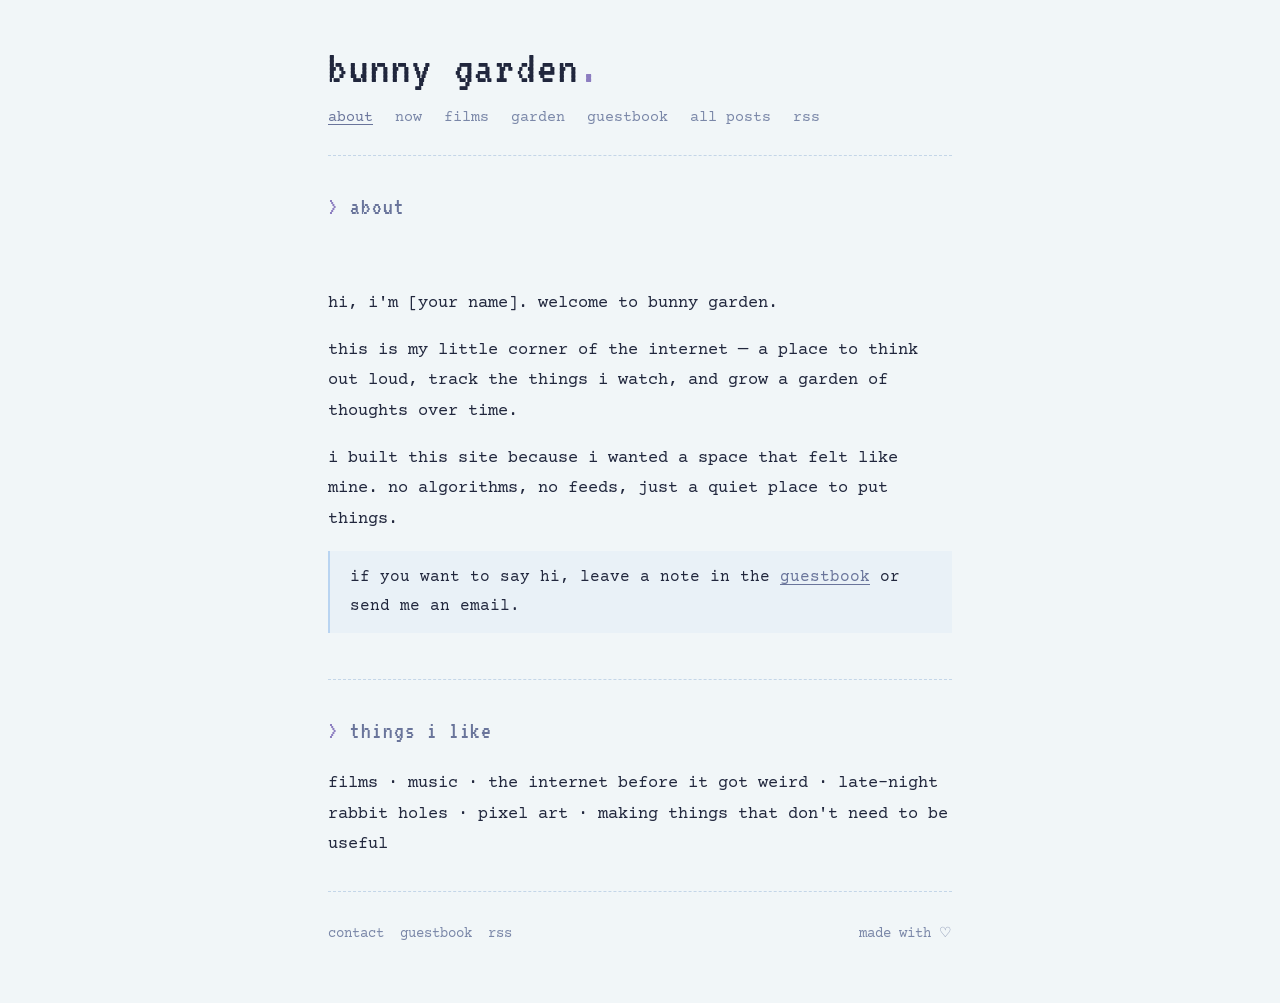
==== about.html @ 1bfede00 "Add files via upload" ====
<!DOCTYPE html>
<html lang="en">
<head>
  <meta charset="UTF-8">
  <meta name="viewport" content="width=device-width, initial-scale=1.0">
  <title>about – bunny garden</title>
  <link rel="preconnect" href="https://fonts.googleapis.com">
  <link rel="preconnect" href="https://fonts.gstatic.com" crossorigin>
  <link href="https://fonts.googleapis.com/css2?family=VT323&family=Courier+Prime:ital,wght@0,400;0,700;1,400&display=swap" rel="stylesheet">
  <style>
    :root {
      --bg: #f1f6f8; --dark: #21273d; --slate: #6a759b; --blue: #b9d4f1;
      --blue-dim: rgba(185,212,241,0.15); --purple: #8c7dc0; --muted: #7a87a8; --border: #c4d6e8;
    }
    *, *::before, *::after { margin: 0; padding: 0; box-sizing: border-box; }
    body { background: var(--bg); color: var(--dark); font-family: 'Courier Prime', 'Courier New', monospace; font-size: 17px; line-height: 1.8; }
    .page { max-width: 680px; margin: 0 auto; padding: 0 1.75rem; }
    a { color: var(--slate); text-underline-offset: 3px; }
    a:hover { color: var(--dark); }
    header { padding: 2.75rem 0 1.5rem; }
    .site-title { font-family: 'VT323', monospace; font-size: 3rem; color: var(--dark); letter-spacing: 0.04em; line-height: 1; }
    .site-title a { text-decoration: none; color: inherit; }
    .dot { color: var(--purple); }
    nav { margin-top: 0.75rem; display: flex; flex-wrap: wrap; column-gap: 1.375rem; }
    nav a { font-size: 0.9375rem; color: var(--muted); text-decoration: none; }
    nav a:hover { color: var(--dark); text-decoration: underline; }
    nav a.active { color: var(--slate); text-decoration: underline; }
    .rule { border: none; border-top: 1px dashed var(--border); margin: 0; }
    .section { padding: 1.875rem 0; }
    .section-label { font-family: 'VT323', monospace; font-size: 1.5rem; color: var(--slate); letter-spacing: 0.04em; }
    .section-label::before { content: '> '; color: var(--purple); }
    footer { padding: 1.875rem 0 3.5rem; font-size: 0.875rem; color: var(--muted); display: flex; justify-content: space-between; flex-wrap: wrap; gap: 0.5rem; }
    .footer-links { display: flex; gap: 1rem; }
    footer a { color: var(--muted); text-decoration: none; }
    footer a:hover { color: var(--dark); }
    .content p { margin-bottom: 1rem; }
    .content p:last-child { margin-bottom: 0; }
    .note { border-left: 2px solid var(--blue); padding: 0.75rem 1.25rem; background: var(--blue-dim); font-size: 1rem; margin: 1rem 0; }
    @media (max-width: 500px) { .site-title { font-size: 2.25rem; } }
  </style>
</head>
<body>
  <div class="page">
    <header>
      <div class="site-title"><a href="index.html">bunny garden<span class="dot">.</span></a></div>
      <nav>
        <a href="about.html" class="active">about</a>
        <a href="now.html">now</a>
        <a href="films.html">films</a>
        <a href="garden.html">garden</a>
        <a href="guestbook.html">guestbook</a>
        <a href="archive.html">all posts</a>
        <a href="feed.xml">rss</a>
      </nav>
    </header>

    <hr class="rule">

    <div class="section">
      <span class="section-label">about</span>
    </div>

    <div class="section content">
      <p>hi, i'm [your name]. welcome to bunny garden.</p>

      <p>this is my little corner of the internet — a place to think out loud, track the things i watch, and grow a garden of thoughts over time.</p>

      <p>i built this site because i wanted a space that felt like mine. no algorithms, no feeds, just a quiet place to put things.</p>

      <div class="note">
        <p>if you want to say hi, leave a note in the <a href="guestbook.html">guestbook</a> or send me an email.</p>
      </div>
    </div>

    <hr class="rule">

    <div class="section">
      <span class="section-label">things i like</span>
      <div class="content" style="margin-top: 1rem;">
        <p>films · music · the internet before it got weird · late-night rabbit holes · pixel art · making things that don't need to be useful</p>
      </div>
    </div>

    <hr class="rule">

    <footer>
      <div class="footer-links">
        <a href="mailto:you@email.com">contact</a>
        <a href="guestbook.html">guestbook</a>
        <a href="feed.xml">rss</a>
      </div>
      <span>made with &#9825;</span>
    </footer>
  </div>
</body>
</html>
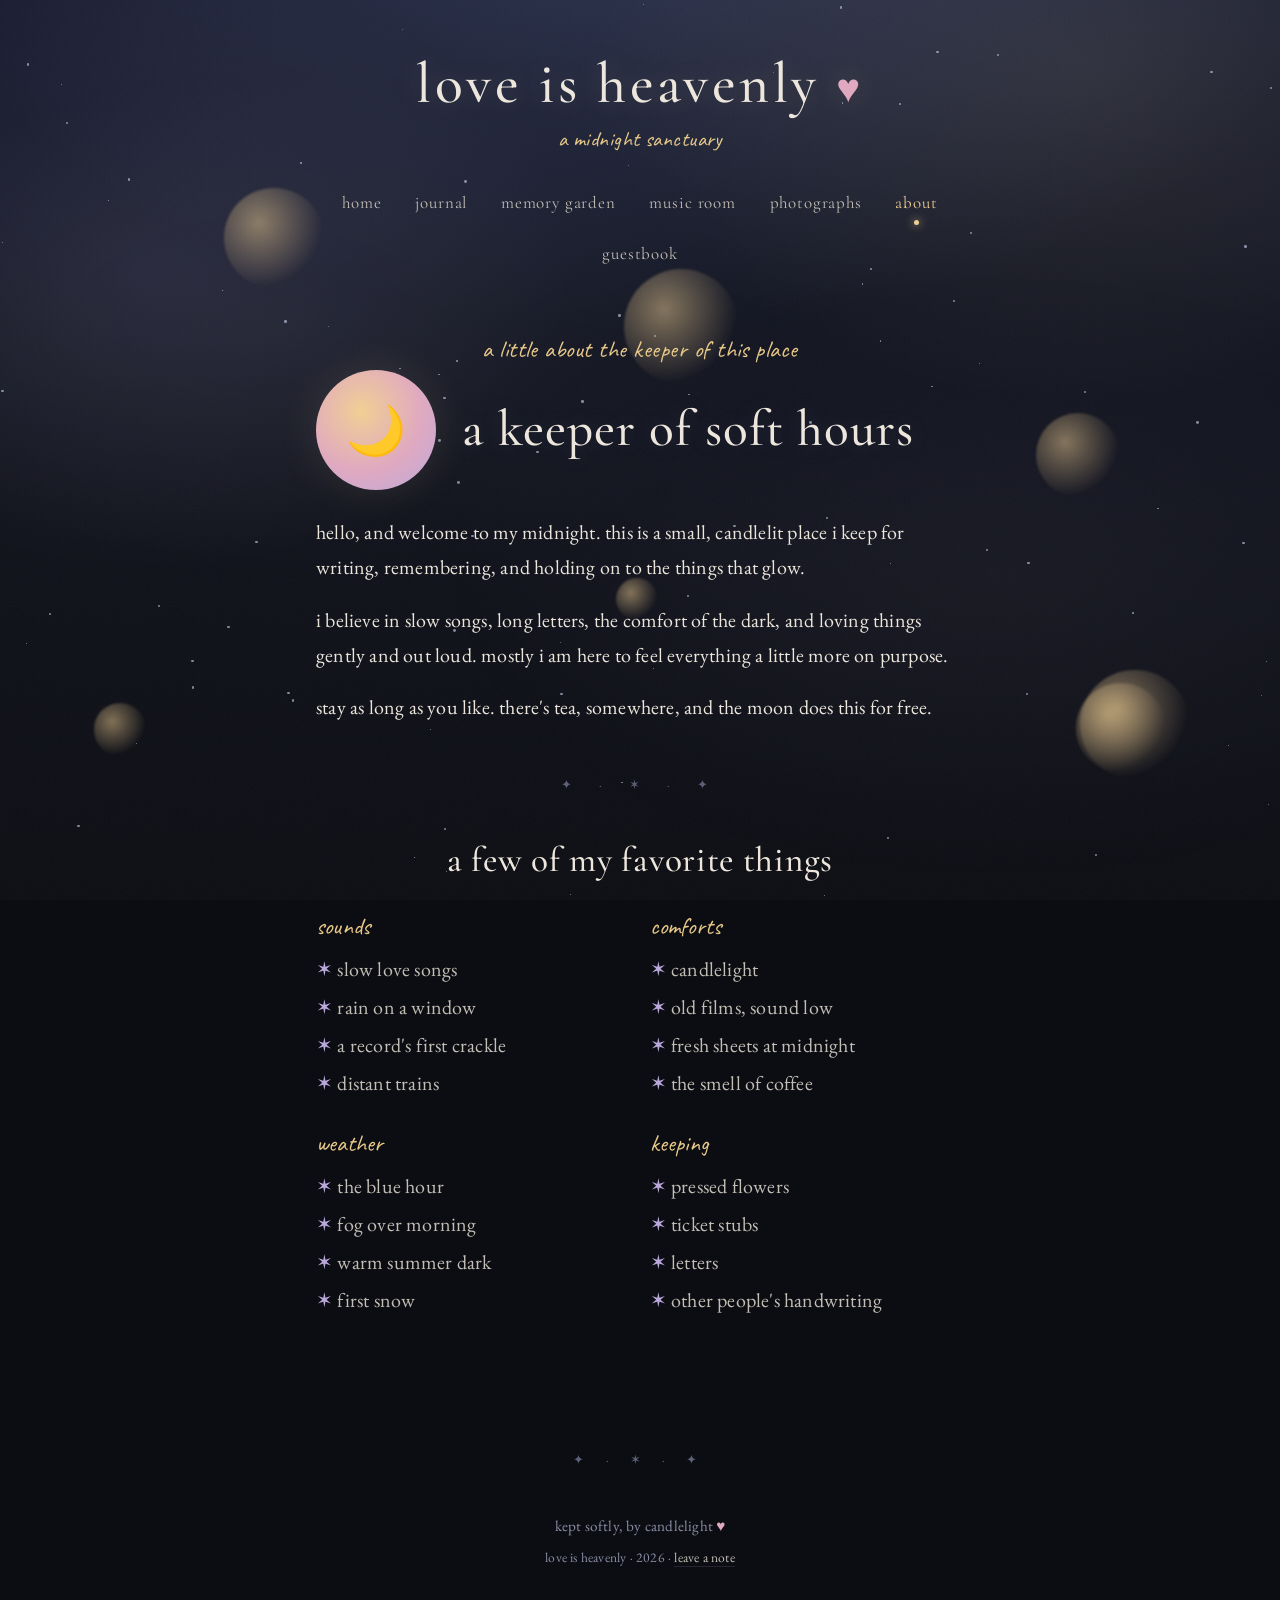
==== commit 43101f4f: "Build 'love is heavenly' — a candlelit midnight sanctuary Redesign the site into a cozy, dreamlike p" ====
--- a/about.html
+++ b/about.html
@@ -3,94 +3,29 @@
 <head>
   <meta charset="UTF-8">
   <meta name="viewport" content="width=device-width, initial-scale=1.0">
-  <title>about – bunny garden</title>
+  <title>about — love is heavenly</title>
+  <meta name="description" content="a little profile and a few favorite things.">
+  <meta name="color-scheme" content="dark">
   <link rel="preconnect" href="https://fonts.googleapis.com">
   <link rel="preconnect" href="https://fonts.gstatic.com" crossorigin>
-  <link href="https://fonts.googleapis.com/css2?family=VT323&family=Courier+Prime:ital,wght@0,400;0,700;1,400&display=swap" rel="stylesheet">
-  <style>
-    :root {
-      --bg: #f1f6f8; --dark: #21273d; --slate: #6a759b; --blue: #b9d4f1;
-      --blue-dim: rgba(185,212,241,0.15); --purple: #8c7dc0; --muted: #7a87a8; --border: #c4d6e8;
-    }
-    *, *::before, *::after { margin: 0; padding: 0; box-sizing: border-box; }
-    body { background: var(--bg); color: var(--dark); font-family: 'Courier Prime', 'Courier New', monospace; font-size: 17px; line-height: 1.8; }
-    .page { max-width: 680px; margin: 0 auto; padding: 0 1.75rem; }
-    a { color: var(--slate); text-underline-offset: 3px; }
-    a:hover { color: var(--dark); }
-    header { padding: 2.75rem 0 1.5rem; }
-    .site-title { font-family: 'VT323', monospace; font-size: 3rem; color: var(--dark); letter-spacing: 0.04em; line-height: 1; }
-    .site-title a { text-decoration: none; color: inherit; }
-    .dot { color: var(--purple); }
-    nav { margin-top: 0.75rem; display: flex; flex-wrap: wrap; column-gap: 1.375rem; }
-    nav a { font-size: 0.9375rem; color: var(--muted); text-decoration: none; }
-    nav a:hover { color: var(--dark); text-decoration: underline; }
-    nav a.active { color: var(--slate); text-decoration: underline; }
-    .rule { border: none; border-top: 1px dashed var(--border); margin: 0; }
-    .section { padding: 1.875rem 0; }
-    .section-label { font-family: 'VT323', monospace; font-size: 1.5rem; color: var(--slate); letter-spacing: 0.04em; }
-    .section-label::before { content: '> '; color: var(--purple); }
-    footer { padding: 1.875rem 0 3.5rem; font-size: 0.875rem; color: var(--muted); display: flex; justify-content: space-between; flex-wrap: wrap; gap: 0.5rem; }
-    .footer-links { display: flex; gap: 1rem; }
-    footer a { color: var(--muted); text-decoration: none; }
-    footer a:hover { color: var(--dark); }
-    .content p { margin-bottom: 1rem; }
-    .content p:last-child { margin-bottom: 0; }
-    .note { border-left: 2px solid var(--blue); padding: 0.75rem 1.25rem; background: var(--blue-dim); font-size: 1rem; margin: 1rem 0; }
-    @media (max-width: 500px) { .site-title { font-size: 2.25rem; } }
-  </style>
+  <link href="https://fonts.googleapis.com/css2?family=Cormorant+Garamond:ital,wght@0,400;0,500;1,400;1,500&family=EB+Garamond:ital@0;1&family=Caveat:wght@400;600&display=swap" rel="stylesheet">
+  <link rel="stylesheet" href="assets/heavenly.css">
 </head>
 <body>
-  <div class="page">
-    <header>
-      <div class="site-title"><a href="index.html">bunny garden<span class="dot">.</span></a></div>
-      <nav>
-        <a href="about.html" class="active">about</a>
-        <a href="now.html">now</a>
-        <a href="films.html">films</a>
-        <a href="garden.html">garden</a>
-        <a href="guestbook.html">guestbook</a>
-        <a href="archive.html">all posts</a>
-        <a href="feed.xml">rss</a>
-      </nav>
-    </header>
+  <a class="skip-link" href="#main">skip to content</a>
+  <header class="shell site-header" data-chrome="header"></header>
 
-    <hr class="rule">
+  <main id="main" class="shell">
+    <section class="section">
+      <p class="eyebrow center">a little about the keeper of this place</p>
+      <div id="profile-area"></div>
+    </section>
+  </main>
 
-    <div class="section">
-      <span class="section-label">about</span>
-    </div>
+  <footer class="shell site-footer" data-chrome="footer"></footer>
 
-    <div class="section content">
-      <p>hi, i'm [your name]. welcome to bunny garden.</p>
-
-      <p>this is my little corner of the internet — a place to think out loud, track the things i watch, and grow a garden of thoughts over time.</p>
-
-      <p>i built this site because i wanted a space that felt like mine. no algorithms, no feeds, just a quiet place to put things.</p>
-
-      <div class="note">
-        <p>if you want to say hi, leave a note in the <a href="guestbook.html">guestbook</a> or send me an email.</p>
-      </div>
-    </div>
-
-    <hr class="rule">
-
-    <div class="section">
-      <span class="section-label">things i like</span>
-      <div class="content" style="margin-top: 1rem;">
-        <p>films · music · the internet before it got weird · late-night rabbit holes · pixel art · making things that don't need to be useful</p>
-      </div>
-    </div>
-
-    <hr class="rule">
-
-    <footer>
-      <div class="footer-links">
-        <a href="mailto:you@email.com">contact</a>
-        <a href="guestbook.html">guestbook</a>
-        <a href="feed.xml">rss</a>
-      </div>
-      <span>made with &#9825;</span>
-    </footer>
-  </div>
+  <script src="assets/atmosphere.js"></script>
+  <script src="content/profile.js"></script>
+  <script src="assets/render.js"></script>
 </body>
 </html>
--- a/assets/heavenly.css
+++ b/assets/heavenly.css
@@ -0,0 +1,613 @@
+/* ════════════════════════════════════════════════════════════════
+   love is heavenly — shared stylesheet
+   a cozy, candlelit, dreamlike sanctuary
+   one file styles every page. colors live in :root below.
+   ════════════════════════════════════════════════════════════════ */
+
+:root {
+  /* — the palette of midnight — */
+  --charcoal:    #0c0d12;   /* deepest dark, the room at midnight */
+  --charcoal-2:  #12141d;   /* panels, cards */
+  --navy:        #161a2e;   /* moonlit navy */
+  --navy-2:      #1d2238;   /* raised navy */
+  --mist:        #232a45;   /* soft borders, mist */
+
+  --moonlight:   #cdd8f3;   /* pale blue-white light */
+  --candle:      #f0cf94;   /* warm candle glow */
+  --candle-soft: #e8c98a;
+  --rose:        #e0a9c0;   /* dusty romantic pink */
+  --lavender:    #bba9de;   /* gentle violet */
+
+  --cream:       #ece6dc;   /* primary text — warm, readable */
+  --cream-dim:   #c3bfb6;   /* secondary text */
+  --muted:       #8a8ea6;   /* tertiary / captions */
+  --faint:       #5d6177;   /* faintest labels */
+
+  --line:        rgba(187,169,222,0.16);
+  --line-soft:   rgba(205,216,243,0.08);
+
+  --glow-candle: rgba(240,207,148,0.20);
+  --glow-moon:   rgba(157,180,240,0.16);
+
+  --serif:  'Cormorant Garamond', 'Hoefler Text', Georgia, serif;
+  --body:   'EB Garamond', Georgia, 'Times New Roman', serif;
+  --script: 'Caveat', 'Segoe Script', cursive;
+
+  --measure: 44rem;
+}
+
+*, *::before, *::after { margin: 0; padding: 0; box-sizing: border-box; }
+
+html { scroll-behavior: smooth; }
+
+body {
+  background: var(--charcoal);
+  color: var(--cream);
+  font-family: var(--body);
+  font-size: 20px;
+  line-height: 1.75;
+  letter-spacing: 0.01em;
+  min-height: 100vh;
+  position: relative;
+  overflow-x: hidden;
+  -webkit-font-smoothing: antialiased;
+}
+
+/* ── layered atmospheric background ───────────────────────────── */
+/* fixed layers sit behind everything; pointer-events none so they
+   never interfere with reading or clicking. */
+.sky {
+  position: fixed;
+  inset: 0;
+  z-index: -3;
+  pointer-events: none;
+  background:
+    radial-gradient(1200px 700px at 50% -10%, var(--glow-moon), transparent 60%),
+    radial-gradient(900px 600px at 85% 8%, rgba(240,207,148,0.10), transparent 55%),
+    radial-gradient(700px 500px at 12% 30%, rgba(187,169,222,0.10), transparent 60%),
+    linear-gradient(180deg, var(--navy) 0%, #10121d 45%, var(--charcoal) 100%);
+  background-attachment: fixed;
+}
+
+/* slow drifting mist made of two soft gradient sheets */
+.mist {
+  position: fixed;
+  inset: -20%;
+  z-index: -2;
+  pointer-events: none;
+  background:
+    radial-gradient(40% 30% at 30% 40%, rgba(205,216,243,0.05), transparent 70%),
+    radial-gradient(45% 35% at 70% 60%, rgba(187,169,222,0.05), transparent 70%);
+  animation: drift 60s ease-in-out infinite alternate;
+}
+
+@keyframes drift {
+  from { transform: translate3d(-2%, -1%, 0) scale(1.05); }
+  to   { transform: translate3d(3%, 2%, 0) scale(1.12); }
+}
+
+/* gentle film grain via svg noise */
+.grain {
+  position: fixed;
+  inset: 0;
+  z-index: -1;
+  pointer-events: none;
+  opacity: 0.04;
+  background-image: url("data:image/svg+xml,%3Csvg xmlns='http://www.w3.org/2000/svg' width='160' height='160'%3E%3Cfilter id='n'%3E%3CfeTurbulence type='fractalNoise' baseFrequency='0.9' numOctaves='2' stitchTiles='stitch'/%3E%3C/filter%3E%3Crect width='100%25' height='100%25' filter='url(%23n)'/%3E%3C/svg%3E");
+  mix-blend-mode: screen;
+}
+
+/* the star + floating-light field is generated by atmosphere.js */
+.starfield { position: fixed; inset: 0; z-index: -1; pointer-events: none; overflow: hidden; }
+.star {
+  position: absolute;
+  border-radius: 50%;
+  background: var(--moonlight);
+  opacity: 0.6;
+  animation: twinkle var(--tw, 6s) ease-in-out infinite;
+}
+@keyframes twinkle {
+  0%, 100% { opacity: 0.15; transform: scale(0.8); }
+  50%      { opacity: 0.85; transform: scale(1.2); }
+}
+.orb {
+  position: absolute;
+  border-radius: 50%;
+  background: radial-gradient(circle at 35% 35%, var(--candle), rgba(240,207,148,0) 70%);
+  filter: blur(1px);
+  opacity: 0.5;
+  animation: float var(--fl, 22s) ease-in-out infinite alternate;
+}
+@keyframes float {
+  from { transform: translateY(0) translateX(0); }
+  to   { transform: translateY(-40px) translateX(18px); }
+}
+
+/* ── layout shell ─────────────────────────────────────────────── */
+.shell { max-width: var(--measure); margin: 0 auto; padding: 0 1.75rem; }
+.wide  { max-width: 64rem; }
+
+/* ── site header / nav ────────────────────────────────────────── */
+.site-header { padding: 3.5rem 0 1rem; text-align: center; }
+.brand {
+  display: inline-block;
+  font-family: var(--serif);
+  font-weight: 500;
+  font-size: clamp(2.4rem, 6vw, 3.6rem);
+  letter-spacing: 0.06em;
+  color: var(--cream);
+  text-decoration: none;
+  line-height: 1;
+  text-shadow: 0 0 28px var(--glow-candle);
+}
+.brand .heart { color: var(--rose); font-size: 0.7em; }
+.tagline {
+  font-family: var(--script);
+  font-size: 1.35rem;
+  color: var(--candle-soft);
+  margin-top: 0.4rem;
+  letter-spacing: 0.02em;
+}
+
+.nav {
+  margin-top: 1.6rem;
+  display: flex;
+  justify-content: center;
+  flex-wrap: wrap;
+  gap: 0.25rem 0.4rem;
+}
+.nav a {
+  font-family: var(--serif);
+  font-size: 1.06rem;
+  letter-spacing: 0.05em;
+  color: var(--cream-dim);
+  text-decoration: none;
+  padding: 0.3rem 0.85rem;
+  border-radius: 999px;
+  transition: color 0.5s ease, background 0.5s ease;
+}
+.nav a:hover, .nav a:focus-visible { color: var(--candle); background: rgba(240,207,148,0.07); }
+.nav a[aria-current="page"] { color: var(--candle); }
+.nav a[aria-current="page"]::after {
+  content: '';
+  display: block;
+  margin: 0.15rem auto 0;
+  width: 5px; height: 5px;
+  border-radius: 50%;
+  background: var(--candle);
+  box-shadow: 0 0 8px var(--candle);
+}
+
+.divider {
+  border: none;
+  height: 1px;
+  background: linear-gradient(90deg, transparent, var(--line), transparent);
+  margin: 2rem 0;
+}
+.divider-star { text-align: center; color: var(--faint); margin: 2.5rem 0; letter-spacing: 0.6em; }
+.divider-star::before { content: '✦  ·  ✶  ·  ✦'; font-size: 0.8rem; }
+
+/* ── typography helpers ───────────────────────────────────────── */
+.eyebrow {
+  font-family: var(--script);
+  font-size: 1.5rem;
+  color: var(--candle-soft);
+  letter-spacing: 0.02em;
+}
+h1, h2, h3 { font-family: var(--serif); font-weight: 500; line-height: 1.15; color: var(--cream); }
+.page-title {
+  font-size: clamp(2.2rem, 5.5vw, 3.2rem);
+  letter-spacing: 0.02em;
+  margin: 0.2rem 0 0.6rem;
+  text-shadow: 0 0 24px var(--glow-moon);
+}
+.section-title {
+  font-size: clamp(1.7rem, 4vw, 2.2rem);
+  letter-spacing: 0.02em;
+  margin-bottom: 0.4rem;
+}
+.lede { font-size: 1.18rem; color: var(--cream-dim); font-style: italic; }
+.prose p { margin-bottom: 1.1rem; }
+.prose p:last-child { margin-bottom: 0; }
+.center { text-align: center; }
+.script { font-family: var(--script); color: var(--candle-soft); }
+.muted { color: var(--muted); }
+
+a.link { color: var(--lavender); text-decoration: none; border-bottom: 1px solid var(--line); transition: color 0.4s, border-color 0.4s; }
+a.link:hover { color: var(--candle); border-color: var(--candle); }
+
+/* ── intro / hero ─────────────────────────────────────────────── */
+.hero { text-align: center; padding: 1.5rem 0 1rem; }
+.hero .welcome {
+  font-family: var(--serif);
+  font-size: clamp(1.8rem, 5vw, 2.9rem);
+  font-style: italic;
+  color: var(--cream);
+  line-height: 1.35;
+  max-width: 32rem;
+  margin: 0 auto;
+  text-shadow: 0 0 30px var(--glow-moon);
+}
+.hero .welcome em { color: var(--candle); font-style: italic; }
+
+/* ── generic glass card ───────────────────────────────────────── */
+.card {
+  background: linear-gradient(160deg, rgba(29,34,56,0.55), rgba(18,20,29,0.55));
+  border: 1px solid var(--line);
+  border-radius: 14px;
+  padding: 1.5rem 1.6rem;
+  backdrop-filter: blur(3px);
+  box-shadow: 0 18px 40px -28px rgba(0,0,0,0.8), inset 0 1px 0 rgba(255,255,255,0.03);
+}
+
+/* ── featured entry (home) ────────────────────────────────────── */
+.featured {
+  position: relative;
+  overflow: hidden;
+}
+.featured::before {
+  content: '';
+  position: absolute;
+  inset: -40% 40% 40% -40%;
+  background: radial-gradient(circle, var(--glow-candle), transparent 65%);
+  pointer-events: none;
+}
+.featured .kicker { font-family: var(--script); color: var(--candle-soft); font-size: 1.4rem; }
+.featured h2 { font-size: clamp(1.8rem, 4.5vw, 2.5rem); margin: 0.2rem 0 0.6rem; }
+.featured .meta { color: var(--muted); font-size: 0.95rem; letter-spacing: 0.04em; margin-bottom: 0.8rem; }
+.featured .excerpt { color: var(--cream-dim); font-size: 1.12rem; }
+.featured .more { display: inline-block; margin-top: 1rem; }
+
+/* ── journal cards ────────────────────────────────────────────── */
+.journal-grid { display: grid; gap: 1.6rem; grid-template-columns: repeat(auto-fill, minmax(280px, 1fr)); }
+.note-card {
+  position: relative;
+  background:
+    linear-gradient(180deg, rgba(236,230,220,0.04), rgba(236,230,220,0.015)),
+    var(--charcoal-2);
+  border: 1px solid var(--line);
+  border-radius: 12px;
+  padding: 1.5rem 1.5rem 1.4rem;
+  transition: transform 0.6s ease, box-shadow 0.6s ease, border-color 0.6s ease;
+  box-shadow: 0 14px 34px -26px rgba(0,0,0,0.85);
+}
+.note-card:hover {
+  transform: translateY(-4px);
+  border-color: rgba(240,207,148,0.3);
+  box-shadow: 0 22px 46px -26px rgba(0,0,0,0.9), 0 0 36px -18px var(--glow-candle);
+}
+.note-card .date { font-size: 0.9rem; color: var(--muted); letter-spacing: 0.06em; text-transform: lowercase; }
+.note-card h3 { font-size: 1.5rem; margin: 0.3rem 0 0.5rem; }
+.note-card h3 a { color: var(--cream); text-decoration: none; }
+.note-card h3 a:hover { color: var(--candle); }
+.note-card .hand { font-family: var(--script); font-size: 1.3rem; color: var(--cream-dim); line-height: 1.4; }
+.note-card .excerpt { color: var(--cream-dim); font-size: 1.04rem; margin-top: 0.2rem; }
+
+.tags { display: flex; flex-wrap: wrap; gap: 0.4rem; margin-top: 1rem; }
+.tag {
+  font-family: var(--serif);
+  font-size: 0.85rem;
+  letter-spacing: 0.05em;
+  color: var(--lavender);
+  border: 1px solid var(--line);
+  border-radius: 999px;
+  padding: 0.1rem 0.7rem;
+}
+.mood {
+  position: absolute;
+  top: 1.1rem; right: 1.2rem;
+  font-size: 0.85rem;
+  color: var(--candle-soft);
+  font-family: var(--script);
+  display: inline-flex;
+  align-items: center;
+  gap: 0.3rem;
+}
+.mood .dot { width: 9px; height: 9px; border-radius: 50%; background: var(--candle); box-shadow: 0 0 10px var(--candle); }
+
+/* ── memory garden ────────────────────────────────────────────── */
+.garden-field {
+  display: grid;
+  gap: 2rem 1.2rem;
+  grid-template-columns: repeat(auto-fill, minmax(150px, 1fr));
+  padding: 1rem 0 2rem;
+}
+.memory {
+  background: none;
+  border: none;
+  cursor: pointer;
+  text-align: center;
+  color: inherit;
+  font: inherit;
+  display: flex;
+  flex-direction: column;
+  align-items: center;
+  gap: 0.6rem;
+  padding: 0.5rem;
+  border-radius: 12px;
+  transition: transform 0.6s ease;
+}
+.memory:hover, .memory:focus-visible { transform: translateY(-6px); outline: none; }
+.bloom {
+  width: 86px; height: 86px;
+  border-radius: 50%;
+  display: grid;
+  place-items: center;
+  font-size: 2rem;
+  position: relative;
+  background: radial-gradient(circle at 50% 45%, rgba(240,207,148,0.25), rgba(187,169,222,0.10) 60%, transparent 75%);
+  animation: pulse var(--ps, 5s) ease-in-out infinite;
+}
+.bloom::after {
+  content: '';
+  position: absolute; inset: -30%;
+  border-radius: 50%;
+  background: radial-gradient(circle, var(--glow-candle), transparent 65%);
+  z-index: -1;
+}
+@keyframes pulse {
+  0%, 100% { transform: scale(0.96); filter: brightness(0.95); }
+  50%      { transform: scale(1.04); filter: brightness(1.12); }
+}
+.memory .label { font-family: var(--script); font-size: 1.25rem; color: var(--cream-dim); }
+.memory .when { font-size: 0.78rem; color: var(--muted); letter-spacing: 0.05em; }
+
+/* ── music room — records on shelves ──────────────────────────── */
+.shelf { margin: 2rem 0 1rem; }
+.shelf-label { font-family: var(--script); font-size: 1.6rem; color: var(--candle-soft); margin-bottom: 0.4rem; }
+.records {
+  display: grid;
+  gap: 1.8rem 1.4rem;
+  grid-template-columns: repeat(auto-fill, minmax(160px, 1fr));
+  padding-bottom: 1.2rem;
+  border-bottom: 1px solid var(--line-soft);
+}
+.record { text-align: center; }
+.record .disc {
+  position: relative;
+  width: 100%;
+  aspect-ratio: 1;
+  border-radius: 50%;
+  background:
+    repeating-radial-gradient(circle at 50% 50%, #15161e 0 2px, #0c0d12 2px 4px);
+  display: grid;
+  place-items: center;
+  box-shadow: 0 14px 30px -20px #000, inset 0 0 40px rgba(0,0,0,0.7);
+  transition: transform 0.8s ease;
+}
+.record:hover .disc { transform: rotate(18deg); }
+.record .disc::before {
+  content: '';
+  position: absolute;
+  width: 38%; height: 38%;
+  border-radius: 50%;
+  background: radial-gradient(circle at 35% 35%, var(--candle), var(--rose) 60%, var(--lavender));
+}
+.record .disc::after {
+  content: '';
+  position: absolute;
+  width: 7%; height: 7%;
+  border-radius: 50%;
+  background: var(--charcoal);
+  z-index: 2;
+}
+.record .title { font-family: var(--serif); font-size: 1.18rem; margin-top: 0.7rem; color: var(--cream); }
+.record .artist { font-size: 0.95rem; color: var(--muted); font-style: italic; }
+.record a { text-decoration: none; color: inherit; display: block; }
+.record a:hover .title { color: var(--candle); }
+
+.embeds { display: grid; gap: 1.4rem; margin-top: 1.5rem; }
+.embeds iframe { width: 100%; border: 1px solid var(--line); border-radius: 12px; display: block; }
+
+/* ── photo gallery ────────────────────────────────────────────── */
+.gallery {
+  columns: 3 240px;
+  column-gap: 1rem;
+}
+.gallery figure {
+  break-inside: avoid;
+  margin: 0 0 1rem;
+  position: relative;
+  border-radius: 12px;
+  overflow: hidden;
+  border: 1px solid var(--line);
+  cursor: pointer;
+  background: var(--charcoal-2);
+}
+.gallery img, .gallery .ph {
+  width: 100%;
+  display: block;
+  transition: transform 1.2s ease, filter 1.2s ease;
+  filter: saturate(0.9) brightness(0.92);
+}
+.gallery figure:hover img, .gallery figure:hover .ph { transform: scale(1.05); filter: saturate(1) brightness(1); }
+.gallery figcaption {
+  position: absolute;
+  left: 0; right: 0; bottom: 0;
+  padding: 1.4rem 1rem 0.7rem;
+  font-family: var(--script);
+  font-size: 1.15rem;
+  color: var(--cream);
+  background: linear-gradient(transparent, rgba(8,9,13,0.85));
+  opacity: 0;
+  transition: opacity 0.7s ease;
+}
+.gallery figure:hover figcaption, .gallery figure:focus-within figcaption { opacity: 1; }
+
+/* soft gradient placeholder "photo" */
+.ph { aspect-ratio: 4/5; background-size: cover; }
+
+/* lightbox */
+.lightbox {
+  position: fixed; inset: 0; z-index: 100;
+  display: flex; align-items: center; justify-content: center;
+  flex-direction: column;
+  background: rgba(6,7,11,0.92);
+  backdrop-filter: blur(6px);
+  opacity: 0; visibility: hidden;
+  transition: opacity 0.6s ease, visibility 0.6s ease;
+  padding: 2rem;
+}
+.lightbox.open { opacity: 1; visibility: visible; }
+.lightbox img, .lightbox .ph {
+  max-width: min(90vw, 820px);
+  max-height: 78vh;
+  border-radius: 12px;
+  border: 1px solid var(--line);
+  box-shadow: 0 30px 80px -30px #000;
+  transform: scale(0.96);
+  transition: transform 0.6s ease;
+}
+.lightbox.open img, .lightbox.open .ph { transform: scale(1); }
+.lightbox .cap { margin-top: 1rem; font-family: var(--script); font-size: 1.3rem; color: var(--candle-soft); text-align: center; }
+.lightbox .close {
+  position: absolute; top: 1.2rem; right: 1.6rem;
+  background: none; border: none; color: var(--cream-dim);
+  font-family: var(--serif); font-size: 2rem; cursor: pointer; line-height: 1;
+}
+.lightbox .close:hover { color: var(--candle); }
+
+/* ── modal (memory keepsake) ──────────────────────────────────── */
+.modal {
+  position: fixed; inset: 0; z-index: 100;
+  display: flex; align-items: center; justify-content: center;
+  background: rgba(6,7,11,0.9);
+  backdrop-filter: blur(6px);
+  opacity: 0; visibility: hidden;
+  transition: opacity 0.6s ease, visibility 0.6s ease;
+  padding: 2rem;
+}
+.modal.open { opacity: 1; visibility: visible; }
+.modal .panel {
+  max-width: 30rem;
+  width: 100%;
+  background: linear-gradient(160deg, var(--navy-2), var(--charcoal-2));
+  border: 1px solid var(--line);
+  border-radius: 16px;
+  padding: 2.2rem;
+  text-align: center;
+  transform: translateY(14px) scale(0.98);
+  transition: transform 0.6s ease;
+  box-shadow: 0 40px 90px -40px #000, 0 0 60px -30px var(--glow-candle);
+}
+.modal.open .panel { transform: translateY(0) scale(1); }
+.modal .panel .glyph { font-size: 2.6rem; }
+.modal .panel h3 { font-size: 1.9rem; margin: 0.6rem 0 0.2rem; }
+.modal .panel .when { color: var(--muted); font-size: 0.92rem; letter-spacing: 0.05em; }
+.modal .panel .body { font-family: var(--script); font-size: 1.5rem; color: var(--cream-dim); line-height: 1.45; margin-top: 1rem; }
+.modal .panel .close {
+  margin-top: 1.6rem;
+  background: none; border: 1px solid var(--line);
+  color: var(--cream-dim); font-family: var(--serif); letter-spacing: 0.08em;
+  padding: 0.4rem 1.3rem; border-radius: 999px; cursor: pointer;
+  transition: color 0.4s, border-color 0.4s;
+}
+.modal .panel .close:hover { color: var(--candle); border-color: var(--candle); }
+
+/* ── about ────────────────────────────────────────────────────── */
+.profile { display: grid; grid-template-columns: auto 1fr; gap: 1.6rem; align-items: center; }
+.avatar {
+  width: 120px; height: 120px; border-radius: 50%;
+  background: radial-gradient(circle at 38% 34%, var(--candle), var(--rose) 55%, var(--lavender) 100%);
+  display: grid; place-items: center; font-size: 3rem;
+  box-shadow: 0 0 50px -10px var(--glow-candle);
+}
+.favorites { display: grid; gap: 1.2rem; grid-template-columns: repeat(auto-fill, minmax(220px, 1fr)); margin-top: 1.5rem; }
+.fav h4 { font-family: var(--script); font-size: 1.5rem; color: var(--candle-soft); font-weight: 400; margin-bottom: 0.2rem; }
+.fav ul { list-style: none; }
+.fav li { color: var(--cream-dim); padding: 0.1rem 0; }
+.fav li::before { content: '✶ '; color: var(--lavender); }
+
+/* ── guestbook ────────────────────────────────────────────────── */
+.gb-form { display: grid; gap: 0.9rem; }
+.gb-form label { font-family: var(--serif); letter-spacing: 0.04em; color: var(--cream-dim); font-size: 0.98rem; }
+.gb-form input, .gb-form textarea {
+  width: 100%;
+  background: rgba(12,13,18,0.6);
+  border: 1px solid var(--line);
+  border-radius: 10px;
+  color: var(--cream);
+  font-family: var(--body);
+  font-size: 1.05rem;
+  padding: 0.7rem 0.9rem;
+  resize: vertical;
+}
+.gb-form input:focus, .gb-form textarea:focus { outline: none; border-color: var(--candle); box-shadow: 0 0 0 3px rgba(240,207,148,0.12); }
+.btn {
+  justify-self: start;
+  background: linear-gradient(180deg, rgba(240,207,148,0.18), rgba(240,207,148,0.06));
+  border: 1px solid rgba(240,207,148,0.4);
+  color: var(--candle);
+  font-family: var(--serif);
+  font-size: 1.05rem;
+  letter-spacing: 0.06em;
+  padding: 0.55rem 1.6rem;
+  border-radius: 999px;
+  cursor: pointer;
+  transition: background 0.4s, box-shadow 0.4s;
+}
+.btn:hover { background: rgba(240,207,148,0.22); box-shadow: 0 0 26px -8px var(--glow-candle); }
+
+.gb-entries { display: grid; gap: 1.1rem; margin-top: 2rem; }
+.gb-note {
+  background: linear-gradient(180deg, rgba(236,230,220,0.035), transparent), var(--charcoal-2);
+  border: 1px solid var(--line);
+  border-left: 3px solid rgba(224,169,192,0.5);
+  border-radius: 10px;
+  padding: 1rem 1.2rem;
+}
+.gb-note .who { font-family: var(--serif); color: var(--rose); font-size: 1.15rem; }
+.gb-note .when { font-size: 0.8rem; color: var(--muted); margin-left: 0.6rem; }
+.gb-note .msg { font-family: var(--script); font-size: 1.3rem; color: var(--cream-dim); margin-top: 0.2rem; line-height: 1.4; }
+
+/* ── footer ───────────────────────────────────────────────────── */
+.site-footer {
+  text-align: center;
+  padding: 3rem 0 4rem;
+  color: var(--muted);
+  font-size: 0.95rem;
+}
+.site-footer .heart { color: var(--rose); }
+.site-footer a { color: var(--cream-dim); text-decoration: none; border-bottom: 1px solid var(--line); }
+.site-footer a:hover { color: var(--candle); }
+
+/* ── section spacing ──────────────────────────────────────────── */
+.section { padding: 2.4rem 0; }
+.empty { font-family: var(--script); font-size: 1.4rem; color: var(--muted); text-align: center; padding: 2rem 0; }
+
+/* ── responsive ───────────────────────────────────────────────── */
+@media (max-width: 640px) {
+  body { font-size: 18px; }
+  .profile { grid-template-columns: 1fr; text-align: center; justify-items: center; }
+  .gallery { columns: 2 150px; }
+  .nav { gap: 0.1rem 0.2rem; }
+  .nav a { padding: 0.3rem 0.6rem; font-size: 1rem; }
+}
+@media (max-width: 420px) {
+  .gallery { columns: 1; }
+}
+
+/* ── accessibility: honor reduced motion ──────────────────────── */
+@media (prefers-reduced-motion: reduce) {
+  *, *::before, *::after { animation-duration: 0.001ms !important; animation-iteration-count: 1 !important; transition-duration: 0.001ms !important; scroll-behavior: auto !important; }
+  .mist { animation: none; }
+}
+
+/* visible focus for keyboard users everywhere */
+a:focus-visible, button:focus-visible, input:focus-visible, textarea:focus-visible, [tabindex]:focus-visible {
+  outline: 2px solid var(--candle);
+  outline-offset: 2px;
+  border-radius: 6px;
+}
+
+/* screen-reader only */
+.sr-only {
+  position: absolute; width: 1px; height: 1px; padding: 0; margin: -1px;
+  overflow: hidden; clip: rect(0,0,0,0); white-space: nowrap; border: 0;
+}
+.skip-link {
+  position: absolute; left: 50%; transform: translateX(-50%) translateY(-150%);
+  background: var(--candle); color: var(--charcoal); padding: 0.5rem 1rem; border-radius: 0 0 8px 8px;
+  z-index: 200; transition: transform 0.3s; font-family: var(--serif);
+}
+.skip-link:focus { transform: translateX(-50%) translateY(0); }
